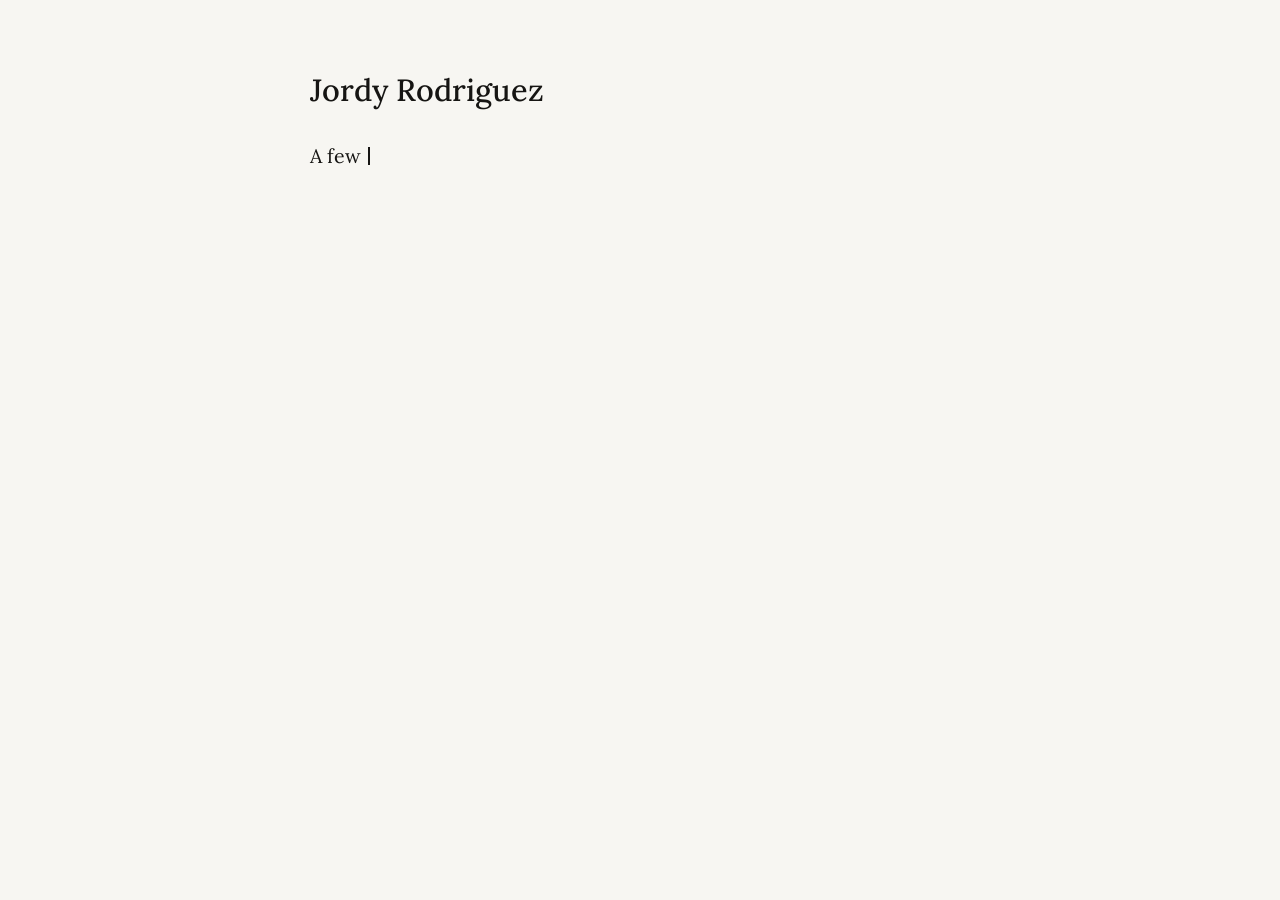
==== index.html @ 531d00dd "update" ====
<!doctype html>
<html lang="en">
    <head>
        <meta charset="UTF-8" />
        <meta name="viewport" content="width=device-width, initial-scale=1.0" />
        <title>Jordy Rodriguez</title>
        <meta name="description" content="personal website" />

        <link rel="preconnect" href="https://fonts.googleapis.com" />
        <link rel="preconnect" href="https://fonts.gstatic.com" crossorigin />
        <link
            href="https://fonts.googleapis.com/css2?family=Lora:wght@400;500&display=swap"
            rel="stylesheet"
        />
        <link rel="stylesheet" href="style.css" />
    </head>
    <body>
        <main data-typewriter>
            <section class="hero" aria-label="About Jordy Rodriguez">
                <h1 class="hero-name">Jordy Rodriguez</h1>
                <p class="intro-line">A few highlights about me:</p>
                <ul class="highlights-list">
                    <li>Studied Government at Harvard, focusing on how technology can better serve society</li>
                    <li>Worked in technology consulting across the Americas, helping clients uncover and pursue growth opportunities</li>
                    <li>Most recently, I use my data and analytical training to help teams turn insights into action</li>
                </ul>
                <p class="closing-line">I enjoy the occasional run, calisthenics workout and drip coffee. I share ideas and personal projects on <a href="https://substack.com/@jordyrodriguez" class="text-link">Substack</a> or <a href="https://github.com/rodriguezjordyc" class="text-link">GitHub</a>.</p>
            </section>

            <section class="contact-section" aria-label="Contact">
                <p class="reach-out">Reach out: <span class="email">jordy[at]alumni.harvard.edu</span></p>
            </section>
        </main>

        <script src="main.js"></script>
    </body>
</html>
---- style.css ----
:root {
    --bg-primary: #f7f6f2;
    --text-primary: #161513;
    --transition: color 0.2s ease, opacity 0.2s ease;
    --font-family: "Lora", Georgia, "Times New Roman", serif;
    --text-size: 1.22rem;
    --text-size-name: 1.92rem;
    --line-height: 1.5;
    --font-weight-body: 400;
    --font-weight-heading: 500;
    --paragraph-gap: 1.65rem;
    --section-gap: 2rem;
    --content-width: 660px;
}

* {
    box-sizing: border-box;
    margin: 0;
    padding: 0;
}

html {
    font-size: 100%;
    scroll-behavior: smooth;
}

body {
    min-height: 100vh;
    min-height: 100svh;
    background-color: var(--bg-primary);
    color: var(--text-primary);
    font-family: var(--font-family);
    font-size: var(--text-size);
    font-weight: var(--font-weight-body);
    line-height: var(--line-height);
    letter-spacing: 0;
    -webkit-font-smoothing: antialiased;
    text-rendering: optimizeLegibility;
}

main {
    width: min(86vw, var(--content-width));
    margin: 0 auto;
    padding: clamp(3.5rem, 8vh, 5.25rem) 0 3.5rem;
}

.hero {
    display: flex;
    flex-direction: column;
    align-items: flex-start;
    text-align: left;
}

.hero-name {
    min-height: 1.2em;
    margin-bottom: var(--section-gap);
    font-size: var(--text-size-name);
    font-weight: var(--font-weight-heading);
    line-height: 1.2;
}

.intro-line {
    margin-bottom: 1.15rem;
}

.highlights-list {
    display: grid;
    gap: 0.38rem;
    margin: 0 0 var(--paragraph-gap) 1.35rem;
    padding-left: 0.95rem;
}

.highlights-list li {
    padding-left: 0.28rem;
}

.closing-line {
    margin-top: 0.2rem;
}

.contact-section {
    margin-top: var(--section-gap);
}

.reach-out {
    display: block;
}

.email {
    color: var(--text-primary);
    white-space: nowrap;
}

.text-link {
    color: inherit;
    cursor: pointer;
    text-decoration: underline;
    text-decoration-thickness: 0.06em;
    text-underline-offset: 0.14em;
    transition: var(--transition);
}

.text-link:hover,
.text-link:focus-visible {
    color: inherit;
    opacity: 0.72;
}

.text-link:focus-visible {
    outline: 2px solid currentColor;
    outline-offset: 3px;
}

.type-cursor {
    display: inline-block;
    width: 2px;
    height: 0.92em;
    margin-left: 0.08em;
    background: currentColor;
    line-height: 1;
    vertical-align: -0.12em;
    animation: cursor-blink 1s steps(1, end) infinite;
}

@keyframes cursor-blink {
    0%,
    48% {
        opacity: 1;
    }

    49%,
    100% {
        opacity: 0;
    }
}

@media (max-width: 768px) {
    :root {
        --text-size: 1.05rem;
        --text-size-name: 1.62rem;
        --line-height: 1.52;
        --paragraph-gap: 1.45rem;
        --section-gap: 1.7rem;
    }

    main {
        width: min(91vw, var(--content-width));
        padding: clamp(2.75rem, 8svh, 4rem) 0 2.75rem;
    }

    .intro-line {
        margin-bottom: 1rem;
    }

    .highlights-list {
        gap: 0.32rem;
        margin-left: 1.05rem;
        padding-left: 0.75rem;
    }

    .highlights-list li {
        padding-left: 0.15rem;
    }
}

@media (max-width: 390px) {
    :root {
        --text-size: 1rem;
        --text-size-name: 1.52rem;
    }

    main {
        width: 90vw;
    }

    .email {
        white-space: normal;
    }
}

@media (prefers-reduced-motion: reduce) {
    html {
        scroll-behavior: auto;
    }

    *,
    *::before,
    *::after {
        animation-duration: 0.01ms !important;
        animation-iteration-count: 1 !important;
        transition-duration: 0.01ms !important;
    }
}
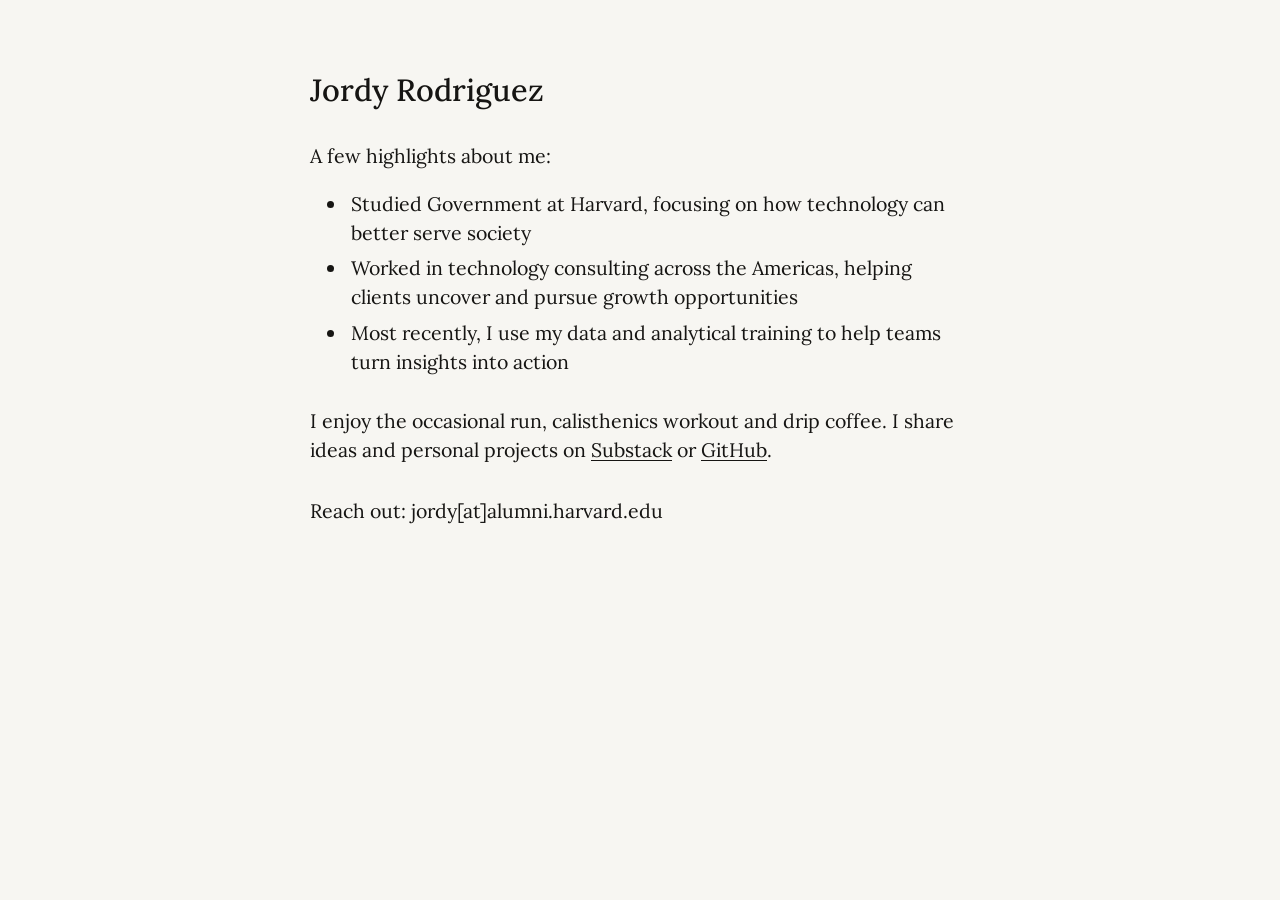
==== commit 6ae5ec1a: "Remove typewriter cursor effect" ====
--- a/index.html
+++ b/index.html
@@ -15,7 +15,7 @@
         <link rel="stylesheet" href="style.css" />
     </head>
     <body>
-        <main data-typewriter>
+        <main>
             <section class="hero" aria-label="About Jordy Rodriguez">
                 <h1 class="hero-name">Jordy Rodriguez</h1>
                 <p class="intro-line">A few highlights about me:</p>
@@ -31,7 +31,5 @@
                 <p class="reach-out">Reach out: <span class="email">jordy[at]alumni.harvard.edu</span></p>
             </section>
         </main>
-
-        <script src="main.js"></script>
     </body>
 </html>
--- a/style.css
+++ b/style.css
@@ -111,29 +111,6 @@
     outline-offset: 3px;
 }
 
-.type-cursor {
-    display: inline-block;
-    width: 2px;
-    height: 0.92em;
-    margin-left: 0.08em;
-    background: currentColor;
-    line-height: 1;
-    vertical-align: -0.12em;
-    animation: cursor-blink 1s steps(1, end) infinite;
-}
-
-@keyframes cursor-blink {
-    0%,
-    48% {
-        opacity: 1;
-    }
-
-    49%,
-    100% {
-        opacity: 0;
-    }
-}
-
 @media (max-width: 768px) {
     :root {
         --text-size: 1.05rem;
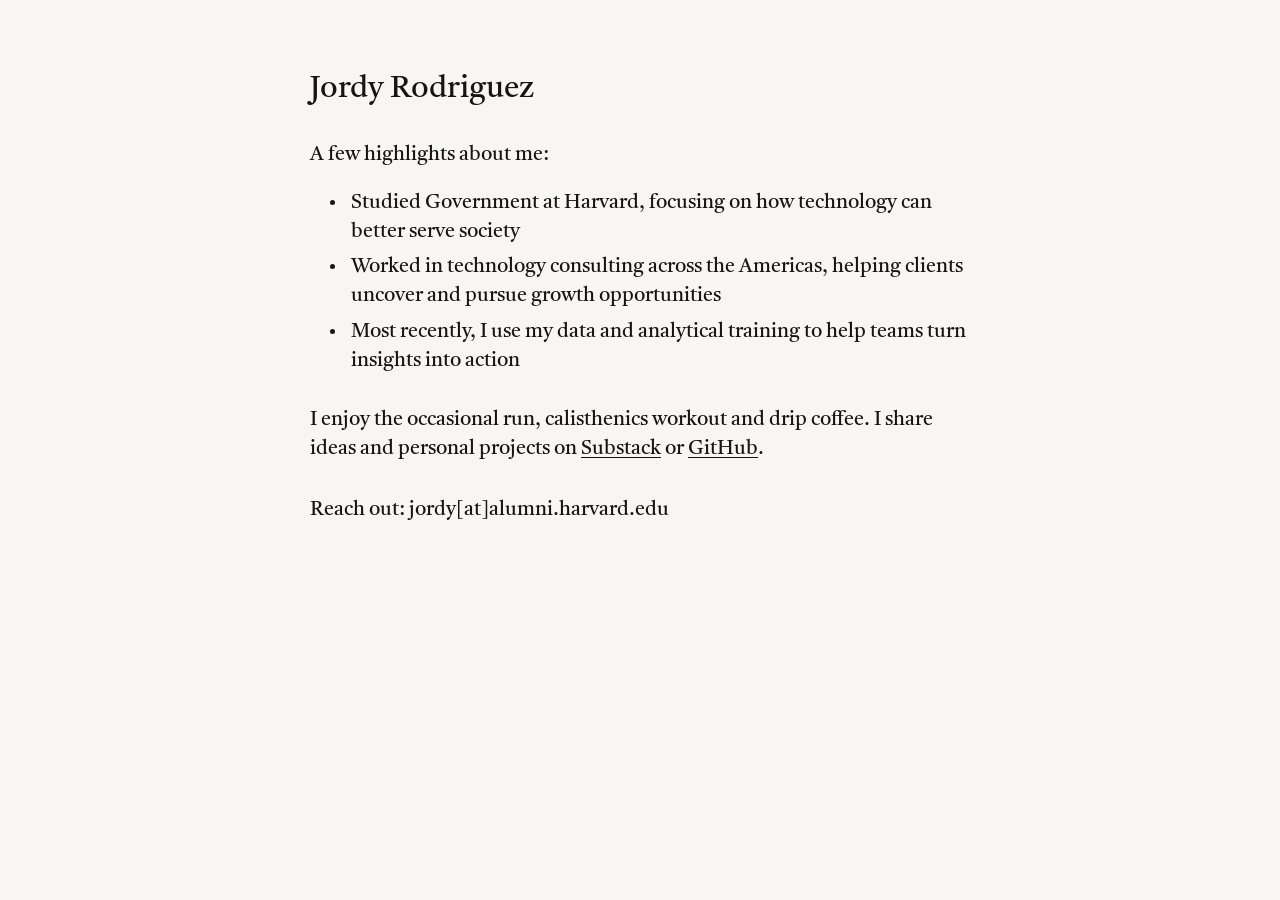
==== commit 21936a26: "Use Castoro font" ====
--- a/index.html
+++ b/index.html
@@ -9,7 +9,7 @@
         <link rel="preconnect" href="https://fonts.googleapis.com" />
         <link rel="preconnect" href="https://fonts.gstatic.com" crossorigin />
         <link
-            href="https://fonts.googleapis.com/css2?family=Lora:wght@400;500&display=swap"
+            href="https://fonts.googleapis.com/css2?family=Castoro:ital@0;1&display=swap"
             rel="stylesheet"
         />
         <link rel="stylesheet" href="style.css" />
--- a/style.css
+++ b/style.css
@@ -2,7 +2,7 @@
     --bg-primary: #f7f6f2;
     --text-primary: #161513;
     --transition: color 0.2s ease, opacity 0.2s ease;
-    --font-family: "Lora", Georgia, "Times New Roman", serif;
+    --font-family: "Castoro", Georgia, "Times New Roman", serif;
     --text-size: 1.22rem;
     --text-size-name: 1.92rem;
     --line-height: 1.5;
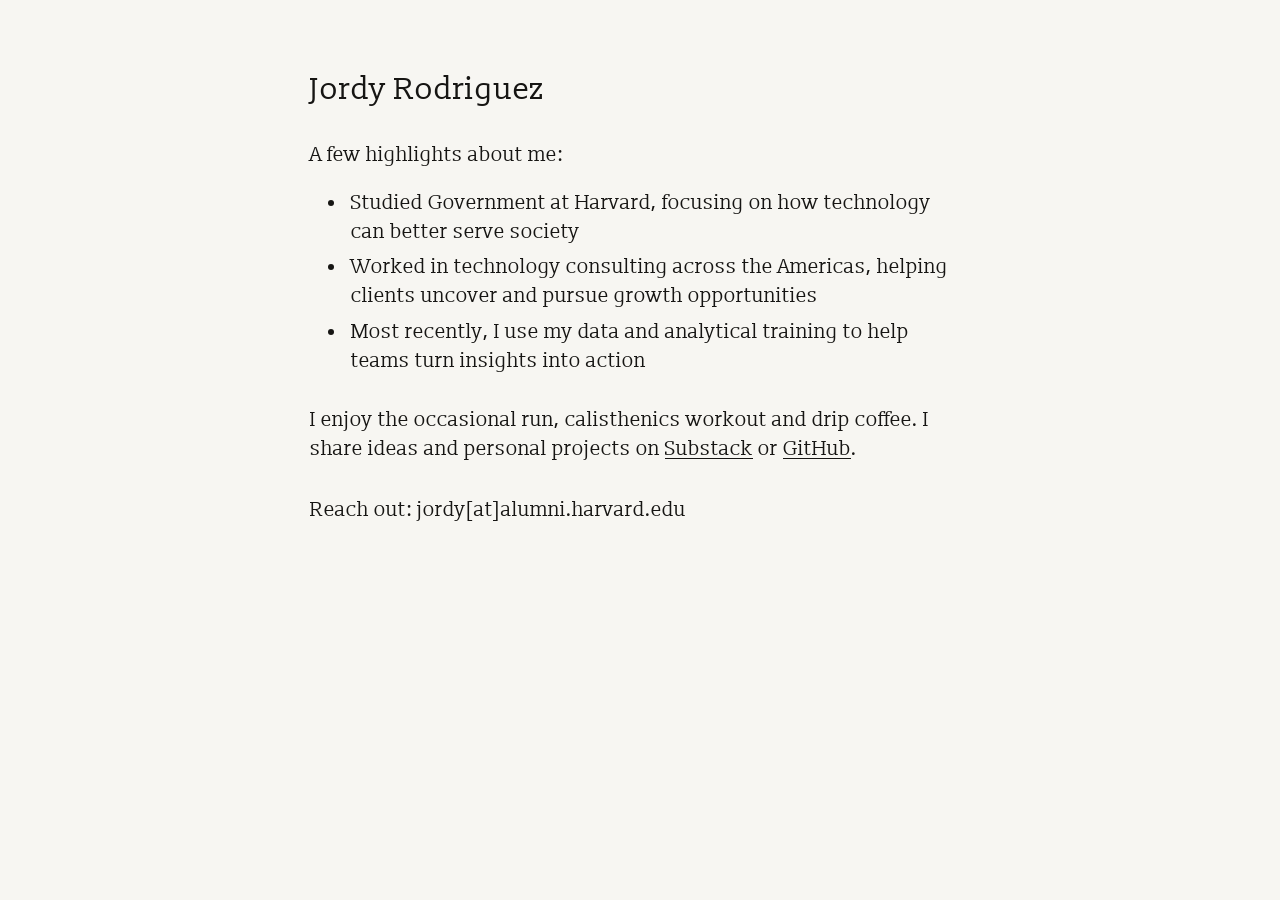
==== commit 6514539e: "Use Slabo 13px font" ====
--- a/index.html
+++ b/index.html
@@ -9,7 +9,7 @@
         <link rel="preconnect" href="https://fonts.googleapis.com" />
         <link rel="preconnect" href="https://fonts.gstatic.com" crossorigin />
         <link
-            href="https://fonts.googleapis.com/css2?family=Castoro:ital@0;1&display=swap"
+            href="https://fonts.googleapis.com/css2?family=Slabo+13px&display=swap"
             rel="stylesheet"
         />
         <link rel="stylesheet" href="style.css" />
--- a/style.css
+++ b/style.css
@@ -2,7 +2,7 @@
     --bg-primary: #f7f6f2;
     --text-primary: #161513;
     --transition: color 0.2s ease, opacity 0.2s ease;
-    --font-family: "Castoro", Georgia, "Times New Roman", serif;
+    --font-family: "Slabo 13px", Georgia, "Times New Roman", serif;
     --text-size: 1.22rem;
     --text-size-name: 1.92rem;
     --line-height: 1.5;
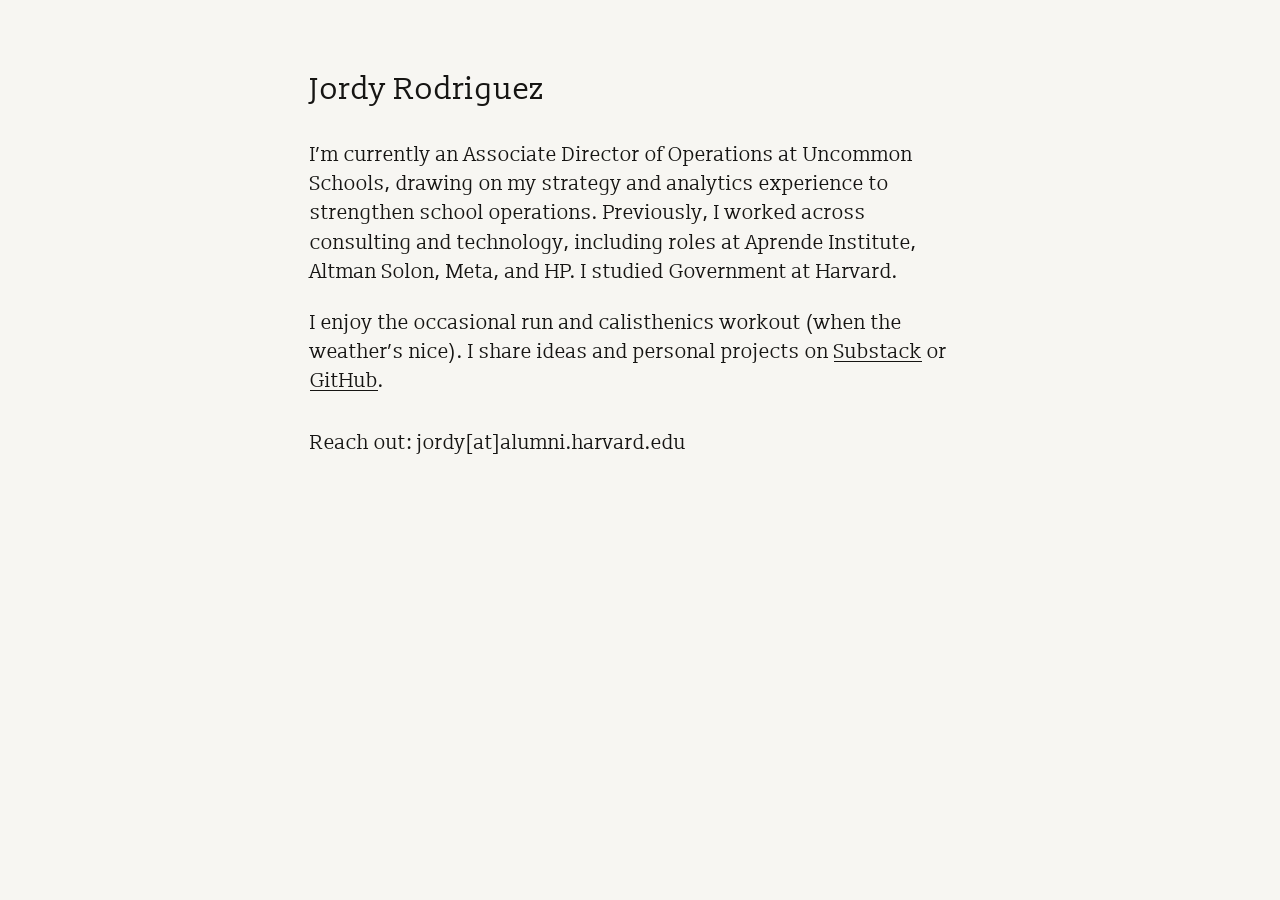
==== commit fbb87acb: "Restore personal website description" ====
--- a/index.html
+++ b/index.html
@@ -18,13 +18,8 @@
         <main>
             <section class="hero" aria-label="About Jordy Rodriguez">
                 <h1 class="hero-name">Jordy Rodriguez</h1>
-                <p class="intro-line">A few highlights about me:</p>
-                <ul class="highlights-list">
-                    <li>Studied Government at Harvard, focusing on how technology can better serve society</li>
-                    <li>Worked in technology consulting across the Americas, helping clients uncover and pursue growth opportunities</li>
-                    <li>Most recently, I use my data and analytical training to help teams turn insights into action</li>
-                </ul>
-                <p class="closing-line">I enjoy the occasional run, calisthenics workout and drip coffee. I share ideas and personal projects on <a href="https://substack.com/@jordyrodriguez" class="text-link">Substack</a> or <a href="https://github.com/rodriguezjordyc" class="text-link">GitHub</a>.</p>
+                <p class="intro-line">I’m currently an Associate Director of Operations at Uncommon Schools, drawing on my strategy and analytics experience to strengthen school operations. Previously, I worked across consulting and technology, including roles at Aprende Institute, Altman Solon, Meta, and HP. I studied Government at Harvard.</p>
+                <p class="closing-line">I enjoy the occasional run and calisthenics workout (when the weather’s nice). I share ideas and personal projects on <a href="https://substack.com/@jordyrodriguez" class="text-link" target="_blank" rel="noopener noreferrer">Substack</a> or <a href="https://github.com/rodriguezjordyc" class="text-link" target="_blank" rel="noopener noreferrer">GitHub</a>.</p>
             </section>
 
             <section class="contact-section" aria-label="Contact">
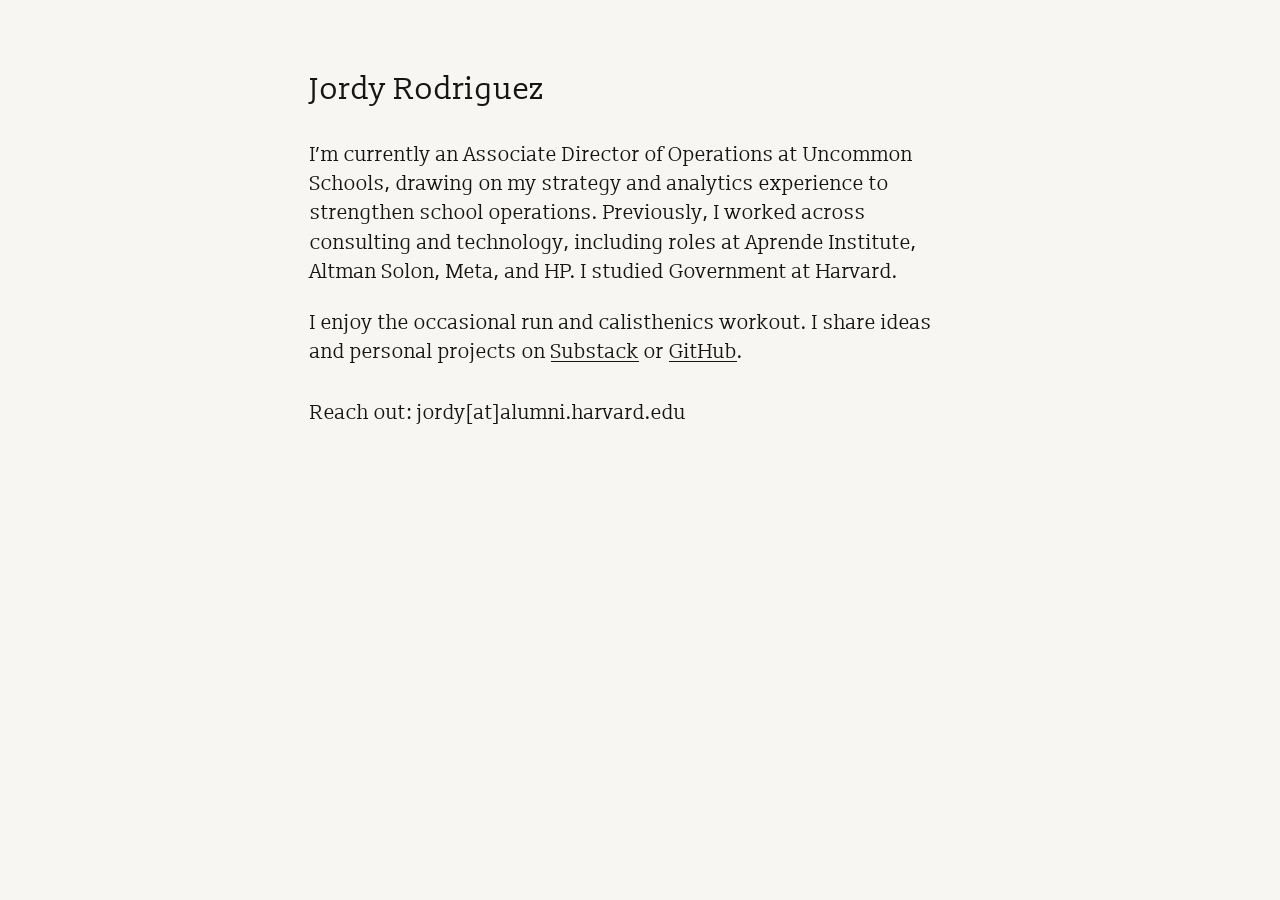
==== commit f51773ae: "eh" ====
--- a/index.html
+++ b/index.html
@@ -19,7 +19,7 @@
             <section class="hero" aria-label="About Jordy Rodriguez">
                 <h1 class="hero-name">Jordy Rodriguez</h1>
                 <p class="intro-line">I’m currently an Associate Director of Operations at Uncommon Schools, drawing on my strategy and analytics experience to strengthen school operations. Previously, I worked across consulting and technology, including roles at Aprende Institute, Altman Solon, Meta, and HP. I studied Government at Harvard.</p>
-                <p class="closing-line">I enjoy the occasional run and calisthenics workout (when the weather’s nice). I share ideas and personal projects on <a href="https://substack.com/@jordyrodriguez" class="text-link" target="_blank" rel="noopener noreferrer">Substack</a> or <a href="https://github.com/rodriguezjordyc" class="text-link" target="_blank" rel="noopener noreferrer">GitHub</a>.</p>
+                <p class="closing-line">I enjoy the occasional run and calisthenics workout. I share ideas and personal projects on <a href="https://substack.com/@jordyrodriguez" class="text-link" target="_blank" rel="noopener noreferrer">Substack</a> or <a href="https://github.com/rodriguezjordyc" class="text-link" target="_blank" rel="noopener noreferrer">GitHub</a>.</p>
             </section>
 
             <section class="contact-section" aria-label="Contact">
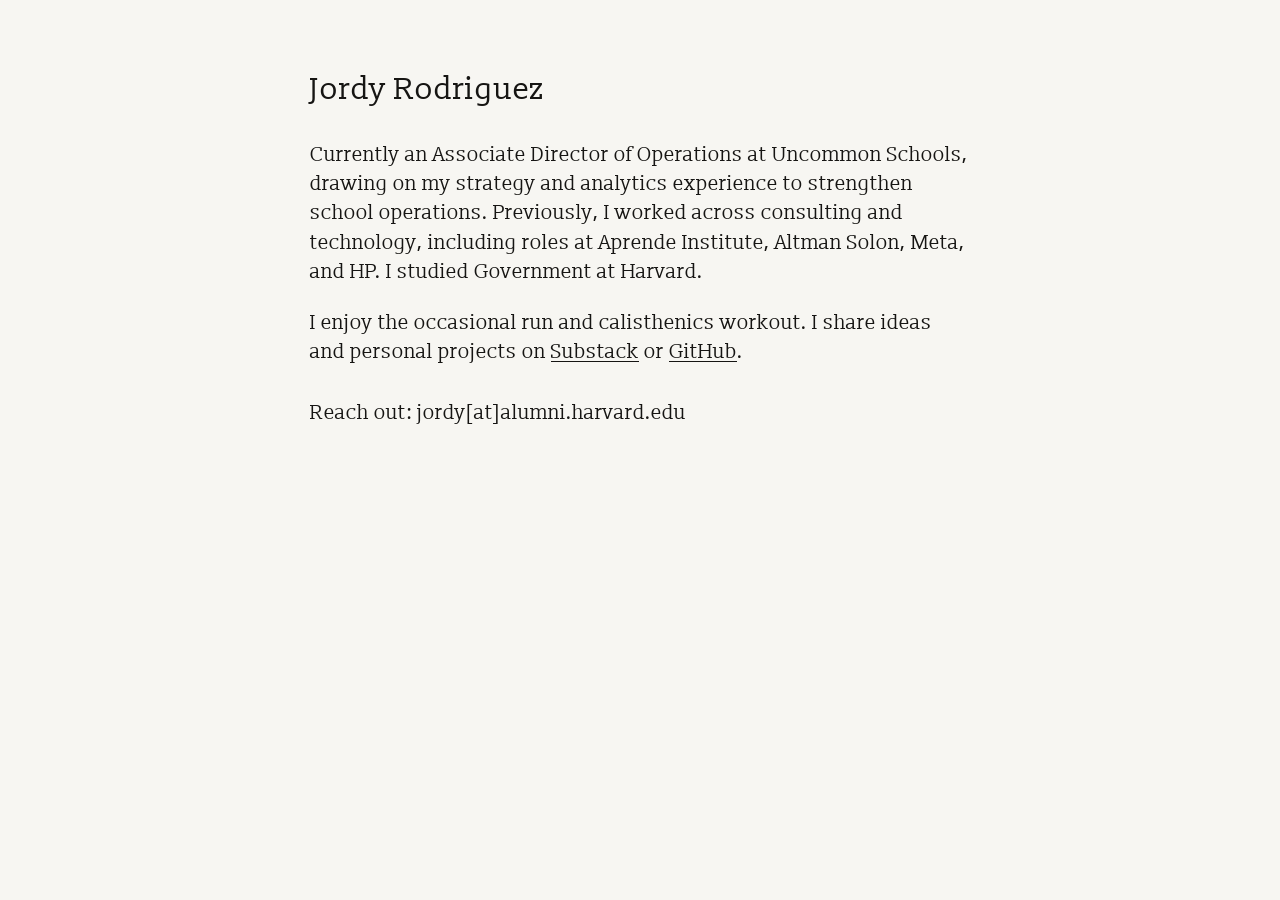
==== commit 529f808e: "asdf" ====
--- a/index.html
+++ b/index.html
@@ -18,7 +18,7 @@
         <main>
             <section class="hero" aria-label="About Jordy Rodriguez">
                 <h1 class="hero-name">Jordy Rodriguez</h1>
-                <p class="intro-line">I’m currently an Associate Director of Operations at Uncommon Schools, drawing on my strategy and analytics experience to strengthen school operations. Previously, I worked across consulting and technology, including roles at Aprende Institute, Altman Solon, Meta, and HP. I studied Government at Harvard.</p>
+                <p class="intro-line">Currently an Associate Director of Operations at Uncommon Schools, drawing on my strategy and analytics experience to strengthen school operations. Previously, I worked across consulting and technology, including roles at Aprende Institute, Altman Solon, Meta, and HP. I studied Government at Harvard.</p>
                 <p class="closing-line">I enjoy the occasional run and calisthenics workout. I share ideas and personal projects on <a href="https://substack.com/@jordyrodriguez" class="text-link" target="_blank" rel="noopener noreferrer">Substack</a> or <a href="https://github.com/rodriguezjordyc" class="text-link" target="_blank" rel="noopener noreferrer">GitHub</a>.</p>
             </section>
 
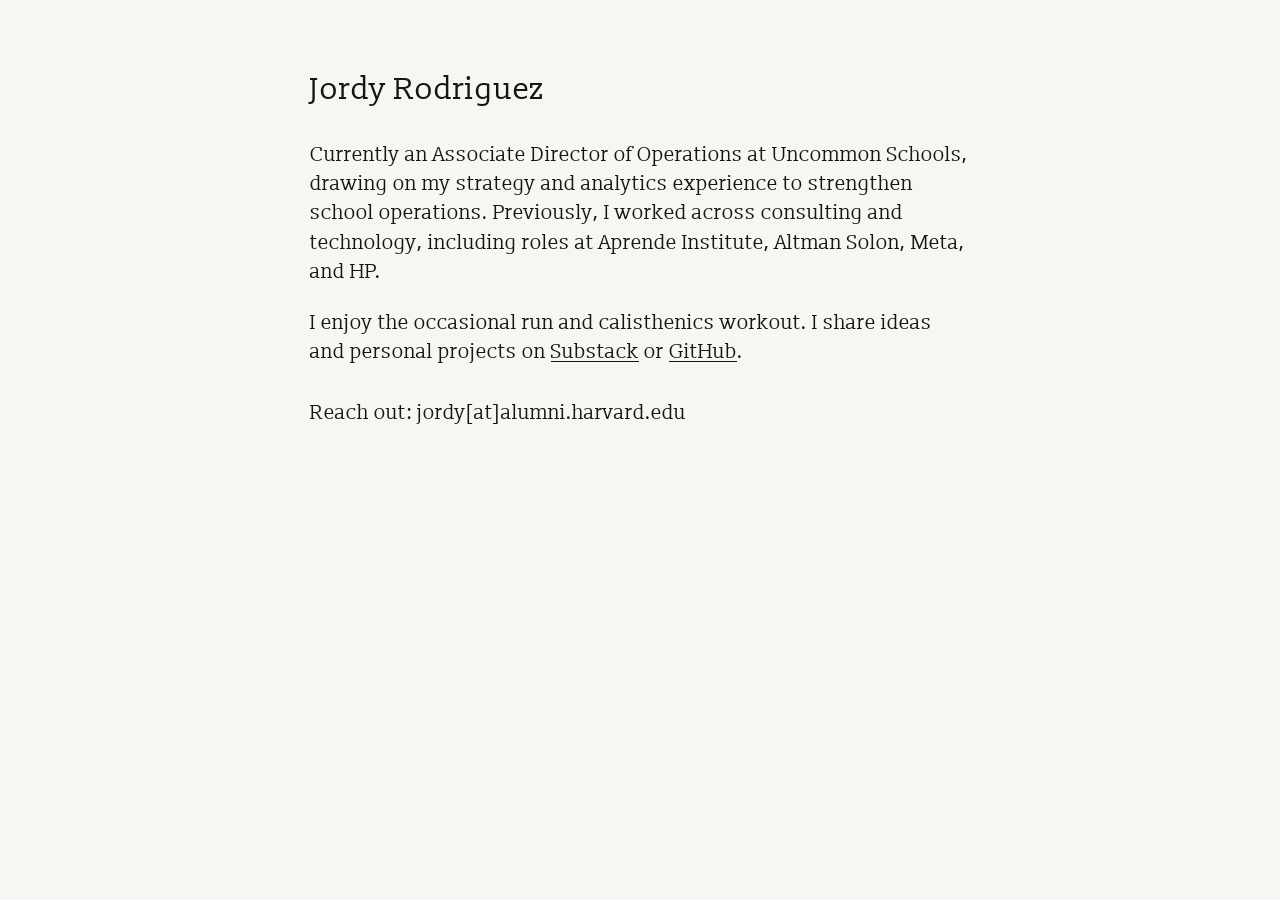
==== commit f0a75f9b: "boi" ====
--- a/index.html
+++ b/index.html
@@ -18,7 +18,7 @@
         <main>
             <section class="hero" aria-label="About Jordy Rodriguez">
                 <h1 class="hero-name">Jordy Rodriguez</h1>
-                <p class="intro-line">Currently an Associate Director of Operations at Uncommon Schools, drawing on my strategy and analytics experience to strengthen school operations. Previously, I worked across consulting and technology, including roles at Aprende Institute, Altman Solon, Meta, and HP. I studied Government at Harvard.</p>
+                <p class="intro-line">Currently an Associate Director of Operations at Uncommon Schools, drawing on my strategy and analytics experience to strengthen school operations. Previously, I worked across consulting and technology, including roles at Aprende Institute, Altman Solon, Meta, and HP.</p>
                 <p class="closing-line">I enjoy the occasional run and calisthenics workout. I share ideas and personal projects on <a href="https://substack.com/@jordyrodriguez" class="text-link" target="_blank" rel="noopener noreferrer">Substack</a> or <a href="https://github.com/rodriguezjordyc" class="text-link" target="_blank" rel="noopener noreferrer">GitHub</a>.</p>
             </section>
 
